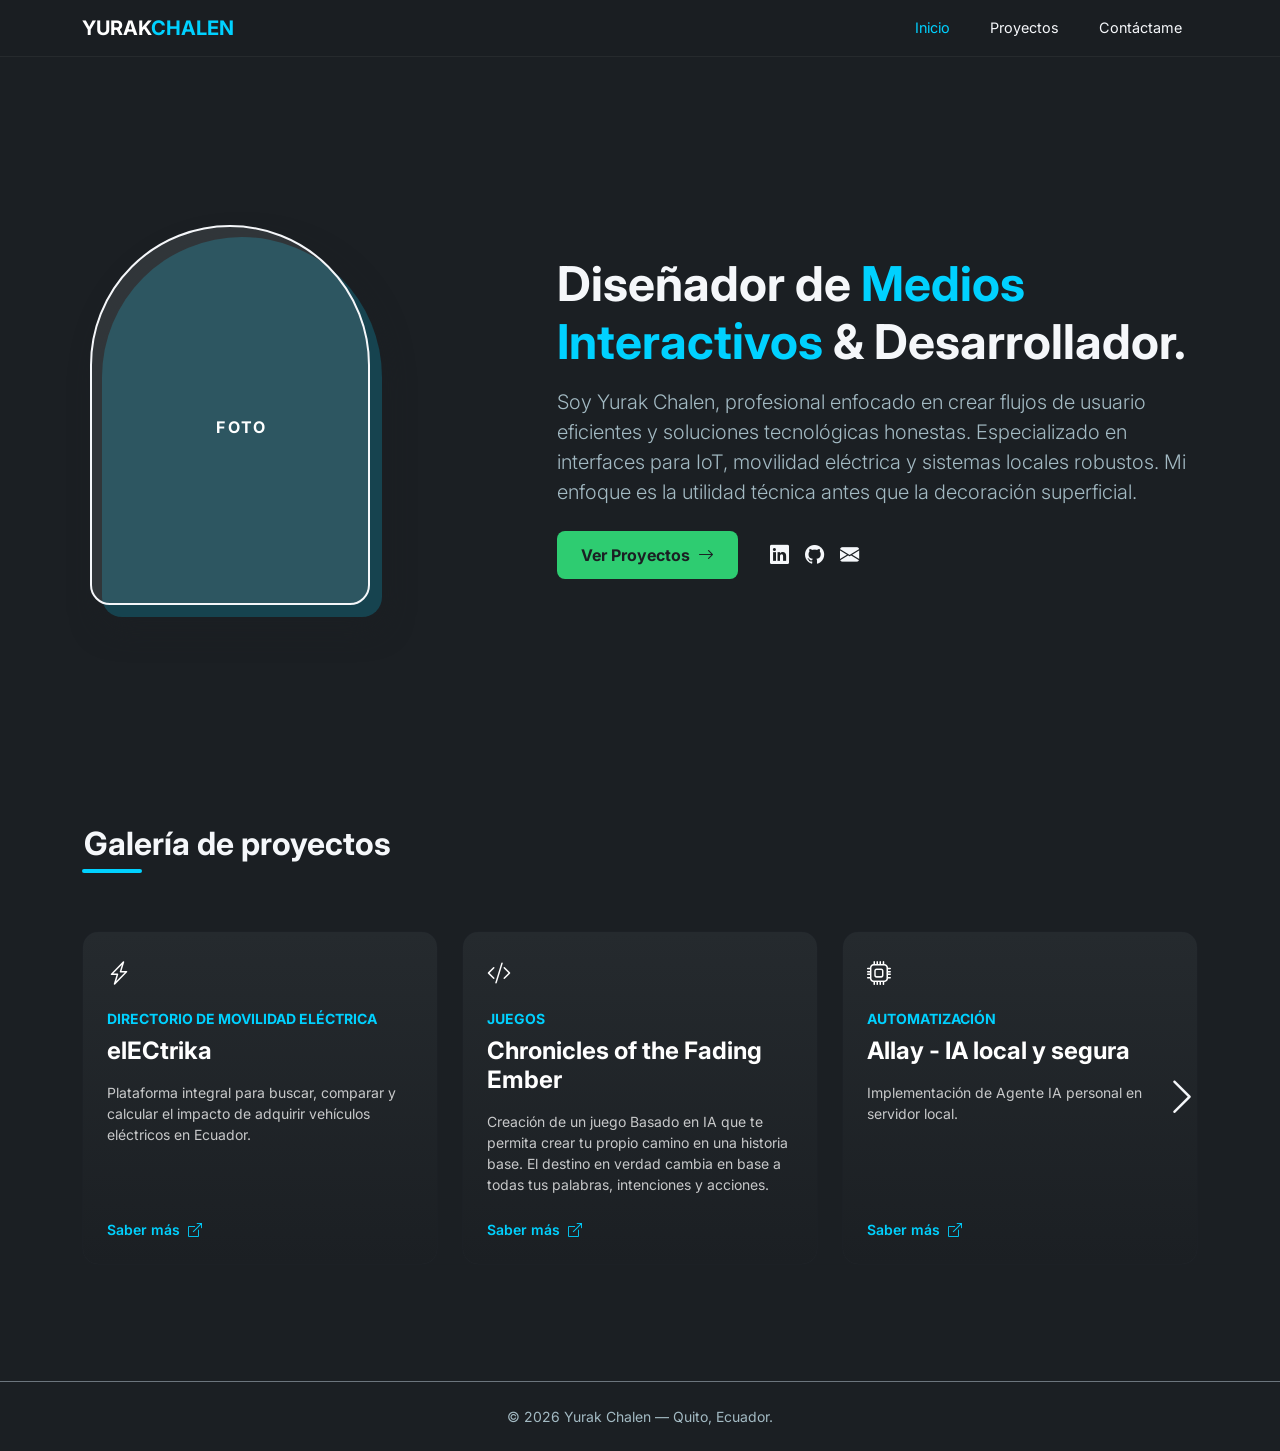
==== index.html @ e5bbc396 "Commit inicial" ====
<!DOCTYPE html>
<html lang="es">

<head>
    <meta charset="UTF-8">
    <meta name="viewport" content="width=device-width, initial-scale=1.0">
    <title>Yurak Chalen | Portafolio</title>

    <link href="https://cdn.jsdelivr.net/npm/bootstrap@5.3.0/dist/css/bootstrap.min.css" rel="stylesheet">
    <link href="https://fonts.googleapis.com/css2?family=Inter:wght@300;400;600;700&display=swap" rel="stylesheet">
    <link rel="stylesheet" href="https://cdn.jsdelivr.net/npm/bootstrap-icons@1.11.0/font/bootstrap-icons.css">

    <link rel="stylesheet" href="style.css">
</head>

<body>

    <nav class="navbar navbar-expand-lg navbar-dark sticky-top">
        <div class="container">
            <a class="navbar-brand fw-bold" href="index.html">YURAK<span class="text-accent-blue">CHALEN</span></a>

            <button class="navbar-toggler border-0" type="button" data-bs-toggle="collapse" data-bs-target="#navbarNav"
                aria-label="Menu">
                <span class="navbar-toggler-icon"></span>
            </button>

            <div class="collapse navbar-collapse" id="navbarNav">
                <ul class="navbar-nav ms-auto gap-2">
                    <li class="nav-item"><a class="nav-link px-3 active text-accent-blue" href="index.html">Inicio</a>
                    </li>
                    <li class="nav-item"><a class="nav-link px-3" href="proyectos.html">Proyectos</a></li>
                    <li class="nav-item"><a class="nav-link px-3" href="contacto.html">Contáctame</a></li>
                </ul>
            </div>
        </div>
    </nav>

    <section id="inicio" class="hero-section d-flex align-items-center">
        <div class="container">
            <div class="row align-items-center gy-5">

                <div class="col-12 col-md-5 d-flex justify-content-center justify-content-md-start order-2 order-md-1">
                    <div class="hero-image-container">
                        <div class="hero-image-placeholder">
                            <span class="text-white fw-bold tracking-widest">FOTO</span>
                        </div>
                    </div>
                </div>

                <div class="col-12 col-md-7 order-1 order-md-2 text-center text-md-start">
                    <h1 class="display-5 fw-bold mb-3">
                        Diseñador de <span class="text-accent-blue">Medios

                            <span class="interactivos-game" role="img" aria-label="Interactivos">
                                <span aria-hidden="true">
                                    <span class="player-I">I</span><span class="crowd">nteract</span><span
                                        class="player-i">ı<span class="the-ball"></span></span>vos
                                </span>
                            </span></span> & Desarrollador.
                    </h1>

                    <p class="lead text-muted-custom mb-4 lead-interactive">
                        Soy Yurak Chalen, profesional enfocado en crear flujos de usuario eficientes y soluciones
                        tecnológicas honestas. Especializado en interfaces para IoT, movilidad eléctrica y sistemas
                        locales robustos. Mi enfoque es la utilidad técnica antes que la decoración superficial.
                    </p>

                    <div
                        class="d-flex flex-wrap justify-content-center justify-content-md-start gap-3 align-items-center">
                        <a href="#proyectos" class="btn btn-accent-green">
                            Ver Proyectos <i class="bi bi-arrow-right ms-2"></i>
                        </a>
                        <div class="social-icons d-flex gap-3 ms-md-3">
                            <a href="https://www.linkedin.com/in/yurakc" target="_blank" aria-label="LinkedIn"><i
                                    class="bi bi-linkedin"></i></a>
                            <a href="https://github.com/YurakCh" target="_blank" aria-label="GitHub"><i
                                    class="bi bi-github"></i></a>
                            <a href="mailto:yurakchalenp@gmail.com" aria-label="Email"><i
                                    class="bi bi-envelope-fill"></i></a>
                        </div>
                    </div>
                </div>
            </div>
        </div>
    </section>

    <section id="proyectos" class="projects-section py-5">
        <div class="container">
            <h2 class="section-title mb-5">Galería de proyectos</h2>

            <div class="carousel-container">
                <button class="carousel-arrow next-arrow" id="btn-carousel-next" aria-label="Siguiente Proyecto">
                    <i class="bi bi-chevron-right"></i>
                </button>

                <div class="carousel-track" id="projectTrack">
                    <!-- Los proyectos se cargan dinámicamente desde proyectos.json mediante JS -->
                </div>
            </div>
        </div>
    </section>

    <footer class="py-4 text-center border-top border-secondary mt-5">
        <div class="container text-muted-custom small">
            © 2026 Yurak Chalen — Quito, Ecuador.
        </div>
    </footer>

    <script src="https://cdn.jsdelivr.net/npm/bootstrap@5.3.0/dist/js/bootstrap.bundle.min.js"></script>
    <script src="script.js"></script>
</body>

</html>
---- style.css ----
/* --- Variables Globales --- */
:root {
    /* Paleta Principal */
    --bg-dark: #1B1F23;
    --card-bg: #252a2e;
    --text-light: #F5F7FA;
    --text-muted: #A3BAC3;
    --white-pure: #ffffff;

    /* Acentos */
    --accent-blue: #00D1FF;
    --accent-green: #2ECC71;

    /* Terminal */
    --terminal-bg: #0c0c0c;
    --terminal-header: #1f1f1f;
    --terminal-border: #333333;

    /* Motion (Manual de Estilo V1.0) */
    --mechanical-curve: cubic-bezier(0.7, 0, 0.3, 1);
}

body {
    background-color: var(--bg-dark);
    color: var(--text-light);
    font-family: 'Inter', sans-serif;
    overflow-x: hidden;
    margin: 0;
}

/* --- Utilidades de Texto --- */
.text-accent-blue {
    color: var(--accent-blue);
}

.text-muted-custom {
    color: var(--text-muted);
}

.tracking-widest {
    letter-spacing: 0.15em;
}

/* Texto Interactivo (Glow) */
.lead-interactive {
    color: var(--text-muted);
    transition: color 0.3s var(--mechanical-curve), text-shadow 0.3s var(--mechanical-curve);
    cursor: default;
}

.lead-interactive:hover {
    color: var(--white-pure);
    text-shadow: 0 0 10px color-mix(in srgb, var(--white-pure), transparent 70%);
}

/* --- UI: Navbar --- */
.navbar {
    background-color: color-mix(in srgb, var(--bg-dark), transparent 5%);
    backdrop-filter: blur(10px);
    border-bottom: 1px solid color-mix(in srgb, var(--text-light), transparent 95%);
    z-index: 100 !important;
    /* Capa superior de navegación */
}

.nav-link {
    color: var(--text-light) !important;
    font-size: 0.9rem;
    transition: color 0.3s var(--mechanical-curve);
}

.nav-link:hover,
.nav-link.active {
    color: var(--accent-blue) !important;
}

/* --- UI: Botones --- */
.btn-accent-green {
    background-color: var(--accent-green) !important;
    color: var(--bg-dark) !important;
    border: none;
    border-radius: 8px;
    font-weight: 700;
    padding: 12px 24px;
    display: inline-flex;
    align-items: center;
    justify-content: center;
    text-decoration: none;
    transition: all 0.3s var(--mechanical-curve);
    position: relative;
    z-index: 1;
}

.btn-accent-green:hover {
    transform: translateY(-3px);
    color: var(--text-light) !important;
    box-shadow: 0 10px 40px -5px color-mix(in srgb, var(--accent-green), transparent 60%),
        0 0 15px color-mix(in srgb, var(--accent-green), transparent 85%);
}

.btn-accent-green:active {
    transform: translateY(-1px);
    box-shadow: 0 0 15px color-mix(in srgb, var(--accent-green), transparent 40%);
}

/* Launcher Compacto (Píldora) */
.terminal-trigger.compact {
    background: color-mix(in srgb, var(--bg-dark), transparent 40%);
    border: 1px solid color-mix(in srgb, var(--white-pure), transparent 85%);
    border-radius: 50px;
    padding: 8px 16px;
    display: inline-flex;
    align-items: center;
    cursor: pointer;
    transition: all 0.3s var(--mechanical-curve);
    backdrop-filter: blur(5px);
}

.terminal-trigger.compact:hover {
    background: color-mix(in srgb, var(--white-pure), transparent 90%);
    border-color: var(--accent-green);
    transform: translateY(-2px);
    box-shadow: 0 5px 15px color-mix(in srgb, var(--bg-dark), transparent 20%);
}

.trigger-icon-box.small-box {
    display: flex;
    align-items: center;
    justify-content: center;
    line-height: 0;
}

/* Iconos Sociales */
.social-icons a {
    color: var(--text-light);
    font-size: 1.2rem;
    transition: all 0.3s var(--mechanical-curve);
    display: inline-block;
}

.social-icons a:hover {
    color: var(--accent-blue);
    filter: drop-shadow(0 0 8px color-mix(in srgb, var(--accent-blue), transparent 40%));
    transform: translateY(-2px);
}

/* --- Sección Hero (Index) --- */
.hero-section {
    min-height: 80vh;
    padding: 80px 0;
}

.hero-section h1 {
    transition: all 0.3s ease-out;
    cursor: default;
    display: inline-block;
}

.hero-section h1:hover {
    transform: translateY(-3px);
    color: var(--white-pure);
    text-shadow: 0 0 10px color-mix(in srgb, var(--accent-blue), transparent 30%),
        0 0 20px color-mix(in srgb, var(--accent-blue), transparent 60%);
}

.hero-image-container {
    position: relative;
    width: 280px;
    height: 380px;
    margin-top: 20px;
    margin-left: 20px;
    transition: transform 0.4s var(--mechanical-curve),
        filter 0.4s var(--mechanical-curve);
    cursor: pointer;
}

/* Borde Cristal (Capa Superior) */
.hero-image-container::before {
    content: '';
    position: absolute;
    top: -12px;
    left: -12px;
    width: 100%;
    height: 100%;
    border: 2px solid var(--text-light);
    border-radius: 140px 140px 20px 20px;
    background-color: color-mix(in srgb, var(--text-light), transparent 90%);
    z-index: 2;
    pointer-events: none;
}

/* Placeholder (Capa Inferior) */
.hero-image-placeholder {
    width: 100%;
    height: 100%;
    background-color: color-mix(in srgb, var(--accent-blue), var(--bg-dark) 80%);
    border-radius: 140px 140px 20px 20px;
    position: relative;
    z-index: 1;
    box-shadow: 0 10px 30px color-mix(in srgb, var(--bg-dark), transparent 20%);
    display: flex;
    align-items: center;
    justify-content: center;
}

.hero-image-container:hover {
    transform: translateY(-8px) scale(1.01);
    filter: drop-shadow(0 0 25px color-mix(in srgb, var(--accent-blue), transparent 55%));
}

/* --- Animaciones Juego --- */
.interactivos-game {
    position: relative;
    display: inline-flex;
    align-items: baseline;
    cursor: pointer;
}

.player-i,
.player-I,
.crowd {
    position: relative;
    display: inline-block;
}

.crowd {
    transform-origin: bottom;
    transition: transform 0.2s var(--mechanical-curve);
}

.the-ball {
    position: absolute;
    width: 0.15em;
    height: 0.15em;
    background-color: var(--accent-blue);
    border-radius: 50%;
    top: 0.185em;
    left: 0.06em;
    opacity: 1;
    z-index: 10;
    transition: box-shadow 0.3s var(--mechanical-curve);
}

.the-ball.is-playing {
    animation: ball-ping-pong 1.5s ease-in-out forwards;
    animation-iteration-count: 2;
    box-shadow: 0 0 8px var(--accent-blue);
}

.crowd.is-playing {
    animation: duck-dodge 1.5s infinite ease-in-out;
}

.player-I.is-playing {
    animation: header-I 1.5s infinite;
}

.player-i.is-playing {
    animation: header-i 1.5s infinite;
}

@keyframes ball-ping-pong {
    0% {
        transform: translate(0, 0);
        animation-timing-function: ease-out;
    }

    25% {
        transform: translate(-2.6em, -1.5em);
        animation-timing-function: ease-in;
    }

    50% {
        transform: translate(-3.73em, -0.1em);
        animation-timing-function: ease-out;
    }

    75% {
        transform: translate(-2.6em, -1.8em);
        animation-timing-function: ease-in;
    }

    100% {
        transform: translate(0, 0);
    }
}

@keyframes duck-dodge {

    0%,
    45%,
    55%,
    100% {
        transform: translateY(0) scaleY(1);
    }

    20%,
    30%,
    70%,
    80% {
        transform: translateY(3px) scaleY(0.85);
    }
}

@keyframes header-I {

    0%,
    48%,
    52%,
    100% {
        transform: scaleY(1);
    }

    50% {
        transform: scaleY(0.8) translateY(4px);
    }
}

@keyframes header-i {

    0%,
    98%,
    2% {
        transform: scaleY(0.8) translateY(4px);
    }

    5%,
    95% {
        transform: scaleY(1);
    }
}

/* --- Proyectos & Carrusel --- */
.section-title {
    font-weight: 700;
    position: relative;
    display: inline-block;
    margin-right: 5px;
    padding: 0 2px;
}

.section-title::after,
.section-title::before {
    content: '';
    position: absolute;
    background-color: var(--accent-blue);
    border-radius: 2px;
    z-index: 2;
}

.section-title::after {
    bottom: -10px;
    left: 0;
    width: 60px;
    height: 4px;
}

.section-title::before {
    width: 4px;
    height: 40px;
    opacity: 0;
}

.section-title:hover::after {
    animation: trace-horizontal-snap 0.5s var(--mechanical-curve) forwards;
}

.section-title:hover::before {
    animation: trace-vertical-snap 0.5s var(--mechanical-curve) forwards;
}

.project-card {
    background-color: var(--card-bg);
    border-radius: 16px;
    height: 100%;
    border: 1px solid color-mix(in srgb, var(--bg-dark), transparent 20%);
    transition: all 0.3s var(--mechanical-curve);
    cursor: pointer;
    display: flex;
    flex-direction: column;
    text-decoration: none;
    color: var(--text-light);
    position: relative;
    overflow: hidden;
}

.project-card-bg {
    position: absolute;
    inset: 0;
    background-size: cover;
    background-position: center;
    opacity: 0.25;
    transition: all 0.5s var(--mechanical-curve);
    z-index: 0;
}

.project-card-overlay {
    position: absolute;
    inset: 0;
    background: linear-gradient(180deg, transparent 0%, var(--bg-dark) 100%);
    z-index: 1;
}

.project-card-content {
    position: relative;
    z-index: 2;
    display: flex;
    flex-direction: column;
    height: 100%;
}

.project-card:hover {
    transform: translateY(-8px);
    border-color: var(--accent-blue);
    box-shadow: 0 0 25px color-mix(in srgb, var(--accent-blue), transparent 70%);
    background: linear-gradient(145deg, color-mix(in srgb, var(--card-bg), var(--white-pure) 5%), var(--bg-dark));
}

.project-card:hover .project-card-bg {
    opacity: 0.1;
    transform: scale(1.05);
}

.icon-box {
    color: var(--accent-blue);
    font-size: 1.5rem;
    transition: transform 0.3s var(--mechanical-curve);
}

.project-card:hover .icon-box {
    filter: drop-shadow(0 0 8px color-mix(in srgb, var(--accent-blue), transparent 40%));
    transform: scale(1.1);
}

.carousel-container {
    position: relative;
    width: 100%;
    overflow: hidden;
    padding: 20px 0;
}

.carousel-track {
    display: flex;
    gap: 24px;
    transition: transform 0.6s var(--mechanical-curve);
}

.project-item {
    flex: 0 0 calc(33.333% - 16px);
    min-width: 300px;
}

.carousel-arrow {
    position: absolute;
    right: -10px;
    top: 50%;
    transform: translateY(-50%);
    z-index: 100;
    background: none;
    border: none;
    color: var(--text-light);
    font-size: 2.5rem;
    transition: all 0.3s var(--mechanical-curve);
    cursor: pointer;
}

.carousel-arrow:hover {
    color: var(--accent-green);
    filter: drop-shadow(0 0 15px var(--accent-blue));
    transform: translateY(-50%) scale(1.2);
}

@keyframes trace-horizontal-snap {
    0% {
        left: 0;
        bottom: -10px;
        opacity: 1;
    }

    25% {
        left: calc(100% - 60px);
        bottom: -10px;
        opacity: 1;
    }

    26%,
    49% {
        opacity: 0;
    }

    50% {
        left: calc(100% - 60px);
        bottom: 110%;
        opacity: 1;
    }

    75% {
        left: 0;
        bottom: 110%;
        opacity: 1;
    }

    97% {
        opacity: 0;
        left: 0;
        bottom: -10px;
    }

    100% {
        opacity: 1;
        left: 0;
        bottom: -10px;
    }
}

@keyframes trace-vertical-snap {

    0%,
    24% {
        opacity: 0;
    }

    25% {
        left: calc(100% - 4px);
        bottom: -10px;
        height: 40px;
        opacity: 1;
    }

    50% {
        left: calc(100% - 4px);
        bottom: calc(110% - 40px);
        opacity: 1;
    }

    51%,
    74% {
        opacity: 0;
    }

    75% {
        left: 0;
        bottom: calc(110% - 40px);
        height: 40px;
        opacity: 1;
    }

    98% {
        left: 0;
        bottom: -10px;
        opacity: 1;
    }

    100% {
        left: 0;
        bottom: -10px;
        opacity: 0;
    }
}

/* --- Contacto: Layout & Cards --- */
.info-card {
    background: var(--card-bg);
    padding: 1rem;
    border-radius: 12px;
    display: flex;
    align-items: center;
    gap: 1rem;
    border: 1px solid color-mix(in srgb, var(--card-bg), var(--white-pure) 10%);
    transition: all 0.3s var(--mechanical-curve);
    text-decoration: none;
    color: var(--text-light);
}

.info-card:hover {
    border-color: var(--accent-blue);
    background: color-mix(in srgb, var(--card-bg), var(--white-pure) 5%);
    transform: translateX(5px);
}

.info-card i {
    color: var(--accent-blue);
    font-size: 1.5rem;
}

.info-card p {
    margin: 0;
    font-size: 0.85rem;
    color: var(--text-muted);
}

/* Layout Stack (CV Switcher) */
.view-stack {
    display: grid;
    grid-template-areas: "stack";
    align-items: center;
    min-height: 550px;
}

.view-stack>* {
    grid-area: stack;
    transition: all 0.6s var(--mechanical-curve);
}

.view-intro {
    opacity: 1;
    transform: translateY(0);
    pointer-events: auto;
    z-index: 10;
}

.view-intro.hidden {
    opacity: 0;
    transform: translateY(-50px);
    pointer-events: none;
}

.view-pdf {
    opacity: 0;
    transform: translateY(50px);
    pointer-events: none;
    z-index: 20;
}

.view-pdf.active {
    opacity: 1;
    transform: translateY(0);
    pointer-events: auto;
}

/* Modo Expandido (Derecha) */
.cv-expanded-mode {
    height: 650px !important;
    border: 1px solid var(--accent-blue);
    box-shadow: 0 0 30px color-mix(in srgb, var(--bg-dark), transparent 50%);
}

#expanded-cv-container [data-action="toggle-cv"] {
    display: none !important;
}

/* Z-Index & Interaction Utilities */
.z-top {
    z-index: 100 !important;
    pointer-events: auto !important;
}

.z-low {
    z-index: 0 !important;
    pointer-events: none !important;
}

/* --- Terminal / PowerShell --- */
.terminal-win-container {
    background: var(--terminal-bg);
    border: 1px solid var(--terminal-border);
    border-radius: 8px;
    box-shadow: 0 30px 60px color-mix(in srgb, var(--bg-dark), transparent 30%);
    height: 500px;
    width: 100%;
    display: flex;
    flex-direction: column;
    position: relative;
    overflow: visible;
}

.terminal-win-container.maximized {
    position: fixed;
    top: 0;
    left: 0;
    width: 100vw;
    height: 100vh;
    z-index: 9999;
    /* Manual de estilo: Ventana maximizada */
    border-radius: 0;
}

.terminal-win-container.hidden {
    display: none;
}

/* Header Terminal */
.terminal-win-header {
    background: var(--terminal-header);
    height: 40px;
    display: flex;
    align-items: flex-end;
    padding: 0;
    border-bottom: 1px solid var(--terminal-bg);
    user-select: none;
    border-radius: 8px 8px 0 0;
}

/* Pestañas */
.win-tabs-scroll-area {
    flex: 0 1 auto;
    display: flex;
    align-items: flex-end;
    overflow-x: auto;
    overflow-y: hidden;
    padding-left: 8px;
    height: 100%;
    scrollbar-width: none;
    margin-right: 4px;
}

.win-tabs-scroll-area::-webkit-scrollbar {
    display: none;
}

#actionsContainer {
    flex-shrink: 0;
}

.win-tab {
    flex: 0 1 220px;
    min-width: 60px;
    height: 32px;
    background: var(--terminal-header);
    border: 1px solid var(--terminal-border);
    border-bottom: none;
    border-radius: 6px 6px 0 0;
    display: flex;
    align-items: center;
    padding: 0 10px;
    cursor: pointer;
    transition: background 0.2s;
    margin-right: -1px;
    position: relative;
}

.win-tab span {
    flex: 1;
    overflow: hidden;
    text-overflow: ellipsis;
    white-space: nowrap;
    font-size: 0.75rem;
    margin: 0 5px;
}

.win-tab:hover {
    background: color-mix(in srgb, var(--terminal-header), var(--white-pure) 5%);
}

.win-tab.active {
    background: var(--terminal-bg);
    color: var(--white-pure);
    z-index: 10;
    border-color: var(--terminal-border);
    border-bottom: 1px solid var(--terminal-bg);
    margin-bottom: -1px;
}

.win-tab.active::before,
.win-tab.active::after {
    content: "";
    position: absolute;
    bottom: 0;
    width: 10px;
    height: 10px;
    background: transparent;
    pointer-events: none;
    border: 1px solid transparent;
}

.win-tab.active::before {
    left: -10px;
    border-bottom-right-radius: 8px;
    box-shadow: 4px 0 0 0 var(--terminal-bg);
}

.win-tab.active::after {
    right: -10px;
    border-bottom-left-radius: 8px;
    box-shadow: -4px 0 0 0 var(--terminal-bg);
}

/* Controles Ventana */
.win-controls,
.win-tab-actions-fixed {
    display: flex;
    align-items: center;
    height: 100%;
}

.control-btn {
    width: 45px;
    height: 100%;
    display: flex;
    align-items: center;
    justify-content: center;
    color: var(--text-muted);
    cursor: pointer;
    transition: background 0.2s;
}

.control-btn:hover {
    background: color-mix(in srgb, var(--white-pure), transparent 90%);
    color: var(--white-pure);
}

.btn-close-win:hover {
    background: #e81123 !important;
    color: var(--white-pure);
}

.win-action-btn {
    color: var(--text-muted);
    padding: 0 8px;
    cursor: pointer;
}

.win-action-btn:hover {
    color: var(--white-pure);
}

/* Cuerpo Terminal */
.terminal-win-body {
    flex: 1;
    display: flex;
    flex-direction: column;
    overflow: hidden;
    padding: 0;
}

#terminalForm {
    display: flex;
    flex-direction: column;
    height: 100%;
}

.form-scroll-area {
    flex: 1;
    overflow-y: auto;
    padding: 20px 20px 0 20px;
    scrollbar-width: thin;
    scrollbar-color: var(--accent-green) transparent;
}

.form-scroll-area> :last-child {
    margin-bottom: 0px !important;
}

/* Zona Botones Fija */
.form-actions {
    flex-shrink: 0;
    padding: 20px;
    background: var(--terminal-bg);
    border-top: 1px solid color-mix(in srgb, var(--white-pure), transparent 90%);
    z-index: 10;
}

.form-scroll-area::-webkit-scrollbar {
    width: 8px;
}

.form-scroll-area::-webkit-scrollbar-thumb {
    background-color: var(--accent-green);
    border-radius: 4px;
}

.form-scroll-area::-webkit-scrollbar-track {
    background: transparent;
}

/* Inputs PowerShell */
.ps-header {
    font-size: 0.85rem;
    color: var(--text-muted);
    line-height: 1.4;
}

.ps-cmd {
    color: var(--accent-blue);
}

.ps-label {
    display: block;
    margin-bottom: 5px;
    color: var(--white-pure);
}

.ps-input {
    width: 100%;
    background: transparent;
    border: none;
    border-bottom: 1px solid var(--terminal-border);
    color: var(--accent-green);
    font-family: 'Fira Code', monospace;
    padding: 5px 0;
    outline: none;
    caret-color: var(--accent-green);
    transition: all 0.2s var(--mechanical-curve);
}

.ps-input:focus {
    border-bottom-color: var(--accent-blue);
    /* Manual V1.0 - A11y Outline replacement */
    box-shadow: 0 1px 0 var(--accent-blue);
}

.ps-input::placeholder {
    color: color-mix(in srgb, var(--white-pure), transparent 75%);
    font-style: italic;
}

#userMsg {
    resize: none;
    overflow-y: hidden;
    min-height: 80px;
    display: block;
}

.ps-error-msg {
    color: #ff5555;
    font-family: 'Fira Code', monospace;
    font-size: 0.85rem;
    margin-top: 4px;
    display: block;
    animation: fadeIn 0.3s var(--mechanical-curve);
}

/* Dropdown Menu (Nativo) */
.terminal-dropdown {
    position: absolute;
    top: calc(100% + 6px);
    right: 0;
    width: 300px;
    background-color: var(--terminal-header);
    border: 1px solid var(--terminal-border);
    border-radius: 8px;
    padding: 6px;
    box-shadow: 0 10px 30px color-mix(in srgb, var(--bg-dark), transparent 50%);
    z-index: 2000;
    font-family: 'Inter', sans-serif;
    animation: dropdown-fade 0.15s ease-out;
    transform-origin: top right;
    display: flex;
    flex-direction: column;
    gap: 2px;
}

.terminal-dropdown-item {
    display: flex;
    align-items: center;
    padding: 8px 12px;
    border-radius: 4px;
    cursor: pointer;
    color: var(--text-light);
    font-size: 13px;
    text-decoration: none;
    transition: background 0.1s;
    user-select: none;
}

.terminal-dropdown-item:hover {
    background-color: color-mix(in srgb, var(--white-pure), transparent 92%);
}

.dropdown-icon {
    width: 20px;
    margin-right: 12px;
    font-size: 16px;
    display: flex;
    justify-content: center;
}

.dropdown-text {
    flex-grow: 1;
    font-weight: 400;
}

.terminal-dropdown-divider {
    height: 1px;
    background-color: var(--terminal-border);
    margin: 4px 0;
}

.dropdown-header {
    font-size: 0.7rem;
    font-weight: 700;
    letter-spacing: 0.1em;
    border-bottom: 1px solid var(--terminal-border);
    padding-bottom: 4px;
    color: var(--text-muted);
}

/* --- Helpers & Media Queries --- */
.d-none {
    display: none !important;
}

.fade-transition {
    transition: opacity 0.4s ease-in-out;
    opacity: 0;
}

.fade-transition.show {
    opacity: 1;
}

@keyframes fadeIn {
    from {
        opacity: 0;
        transform: translateY(-5px);
    }

    to {
        opacity: 1;
        transform: translateY(0);
    }
}

@keyframes dropdown-fade {
    from {
        opacity: 0;
        transform: translateY(-5px);
    }

    to {
        opacity: 1;
        transform: translateY(0);
    }
}

@media (max-width: 768px) {
    .project-item {
        flex: 0 0 100%;
    }

    .carousel-arrow {
        right: 10px;
    }

    .hero-section {
        text-align: center;
        padding-top: 40px;
    }

    .hero-image-container {
        width: 220px;
        height: 320px;
        margin: 0 auto 30px auto;
    }

    .display-5 {
        font-size: 2rem;
    }
}

/* --- Archivo de Proyectos (Dossier Look) --- */
.project-archive-grid {
    display: flex;
    flex-direction: column;
    gap: 2rem;
}

.project-dossier {
    background: color-mix(in srgb, var(--card-bg), transparent 40%);
    border: 1px solid color-mix(in srgb, var(--text-muted), transparent 80%);
    border-radius: 4px;
    position: relative;
    overflow: hidden;
    transition: all 0.5s var(--mechanical-curve);
}

.project-dossier:hover {
    border-color: var(--accent-blue);
    background: color-mix(in srgb, var(--bg-dark), var(--white-pure) 2%);
    transform: translateX(10px);
}

/* Header del expediente */
.dossier-header {
    background: color-mix(in srgb, var(--terminal-header), transparent 30%);
    padding: 6px 15px;
    display: flex;
    justify-content: space-between;
    font-family: 'Fira Code', monospace;
    font-size: 0.7rem;
    border-bottom: 1px solid color-mix(in srgb, var(--text-muted), transparent 90%);
    letter-spacing: 1px;
}

.dossier-id {
    color: var(--text-muted);
}

.dossier-status {
    color: var(--accent-green);
    font-weight: bold;
}

/* Cuerpo del expediente */
.dossier-body {
    padding: 1.5rem;
}

.dossier-preview {
    position: relative;
    aspect-ratio: 16/9;
    background: var(--terminal-bg);
    overflow: hidden;
    border: 1px solid var(--terminal-border);
}

.dossier-preview img {
    width: 100%;
    height: 100%;
    object-fit: cover;
    opacity: 0.7;
    filter: grayscale(0.5);
    transition: all 0.5s var(--mechanical-curve);
}

.project-dossier:hover .dossier-preview img {
    opacity: 1;
    filter: grayscale(0);
    transform: scale(1.05);
}

/* Efecto Scan-line */
.scan-line {
    position: absolute;
    top: 0;
    left: 0;
    width: 100%;
    height: 2px;
    background: var(--accent-blue);
    box-shadow: 0 0 10px var(--accent-blue);
    opacity: 0;
    z-index: 5;
}

.project-dossier:hover .scan-line {
    animation: scan-move 2s linear infinite;
    opacity: 0.5;
}

@keyframes scan-move {
    0% {
        top: 0;
    }

    100% {
        top: 100%;
    }
}

/* Tech Stack Tags */
.tech-stack span {
    font-size: 0.65rem;
    background: color-mix(in srgb, var(--accent-blue), transparent 90%);
    color: var(--accent-blue);
    padding: 2px 8px;
    border-radius: 2px;
    margin-right: 5px;
    border: 1px solid color-mix(in srgb, var(--accent-blue), transparent 70%);
}

/* Botón Interno */
.btn-dossier-link {
    display: inline-flex;
    align-items: center;
    gap: 10px;
    color: var(--text-light);
    text-decoration: none;
    font-family: 'Fira Code', monospace;
    font-size: 0.8rem;
    padding: 10px 20px;
    border: 1px solid var(--terminal-border);
    transition: all 0.3s var(--mechanical-curve);
}

.btn-dossier-link:hover {
    background: var(--accent-blue);
    color: var(--bg-dark);
    border-color: var(--accent-blue);
}

/* Badge de Proyecto Destacado */
.badge-featured {
    display: inline-flex;
    align-items: center;
    padding: 6px 16px;
    background: color-mix(in srgb, var(--accent-blue), transparent 85%);
    color: var(--accent-blue);
    border: 1px solid color-mix(in srgb, var(--accent-blue), transparent 60%);
    border-radius: 50px;
    font-size: 0.75rem;
    font-weight: 700;
    letter-spacing: 0.05em;
}

/* Contenedor de Media con efecto Glass */
.project-media-container {
    position: relative;
    border: 1px solid color-mix(in srgb, var(--white-pure), transparent 90%);
    border-radius: 12px;
    overflow: hidden;
}

.media-overlay {
    position: absolute;
    inset: 0;
    background: linear-gradient(0deg, color-mix(in srgb, var(--bg-dark), transparent 60%) 0%, transparent 100%);
    pointer-events: none;
    z-index: 10;
}

/* --- Carrusel de Galería (Proyecto Detalle) --- */
.project-media-container .carousel-indicators [data-bs-target] {
    background-color: var(--accent-blue);
    border-top: none;
    border-bottom: none;
    height: 4px;
    border-radius: 2px;
}

.project-media-container .carousel-control-prev-icon,
.project-media-container .carousel-control-next-icon {
    filter: drop-shadow(0 0 5px var(--bg-dark));
}

.project-media-container .carousel-inner img {
    aspect-ratio: 16/9;
    object-fit: cover;
}

/* Sidebar Meta Card (Industrial Tech Style)  */
.sidebar-project {
    z-index: 10;
    /* Se desliza por debajo del navbar (z-index 100) */
}

.project-meta-card {
    background-color: var(--card-bg);
    border: 1px solid color-mix(in srgb, var(--white-pure), transparent 92%);
    border-radius: 16px;
    backdrop-filter: blur(10px);
}

.tag-fira {
    font-family: 'Fira Code', monospace;
    font-size: 0.75rem;
    color: var(--text-muted);
    background: color-mix(in srgb, var(--white-pure), transparent 95%);
    padding: 4px 10px;
    border: 1px solid color-mix(in srgb, var(--white-pure), transparent 90%);
    border-radius: 4px;
}

.status-indicator-text {
    font-weight: 600;
    font-size: 0.9rem;
    display: flex;
    align-items: center;
}

.hover-white:hover {
    color: var(--white-pure) !important;
}
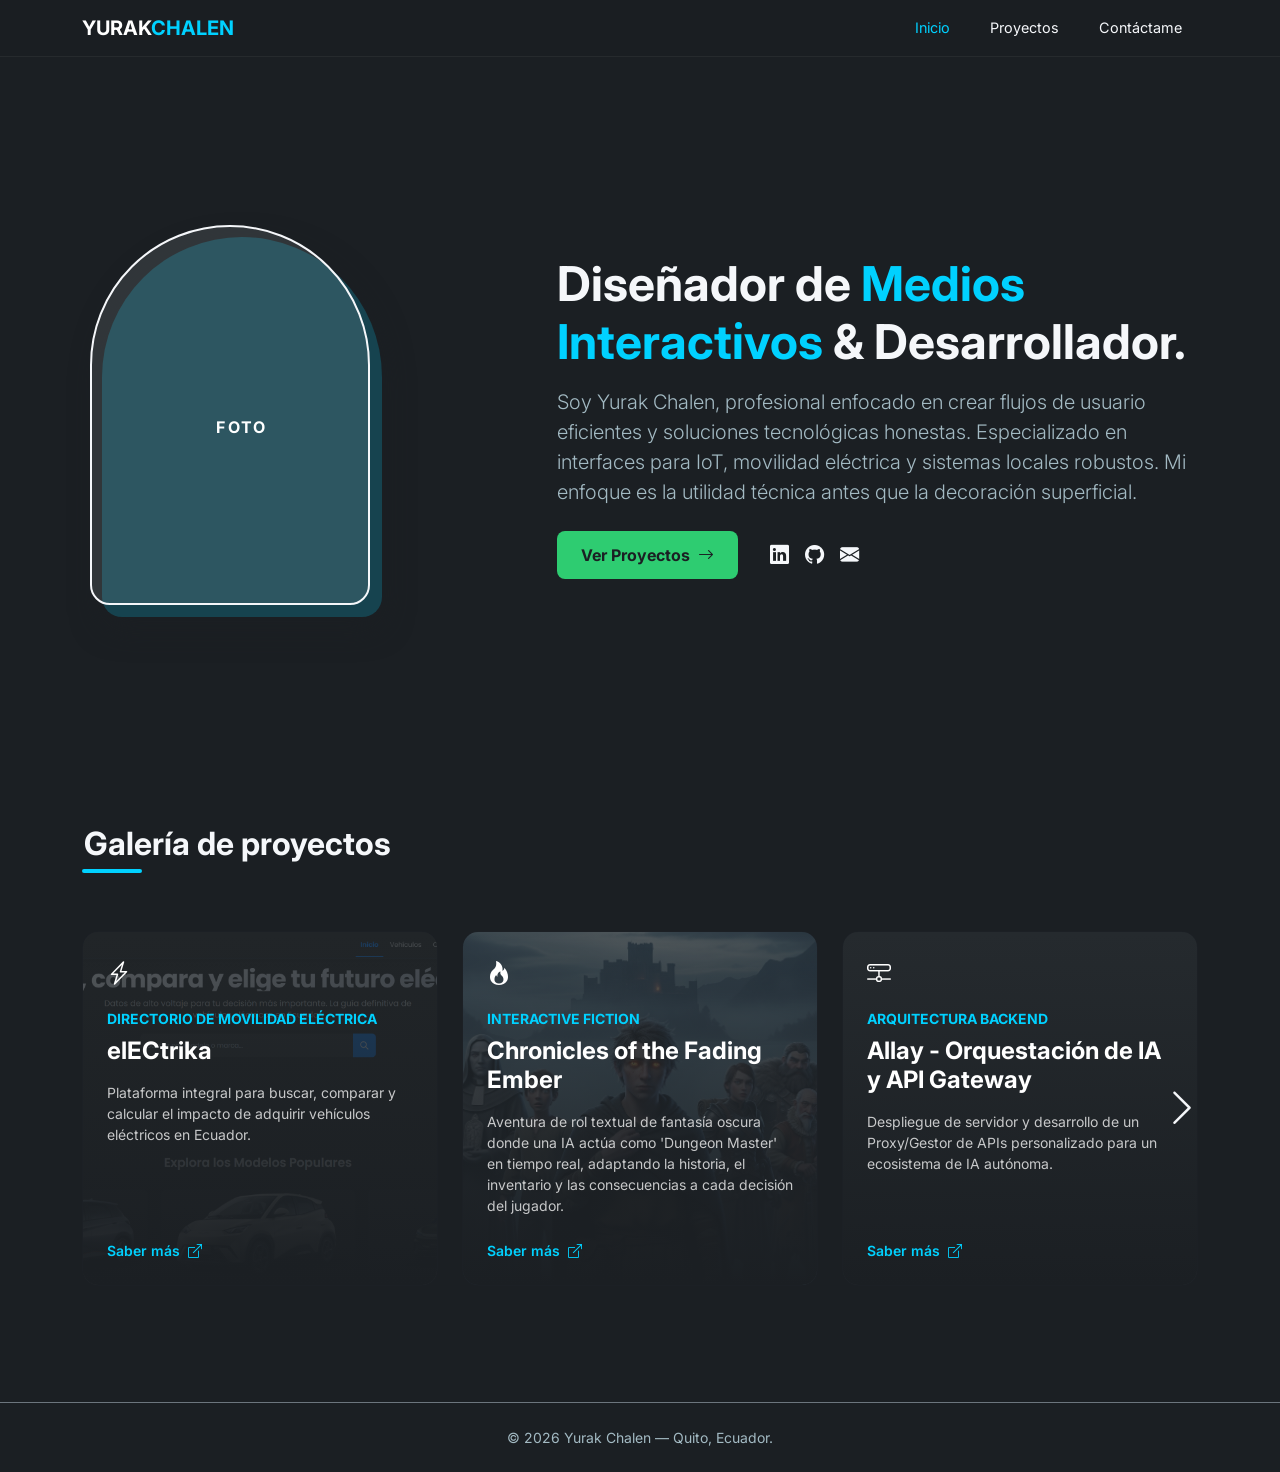
==== commit 26237757: "Fix file caching issues: added cache buster parameters" ====
--- a/index.html
+++ b/index.html
@@ -67,7 +67,7 @@
 
                     <div
                         class="d-flex flex-wrap justify-content-center justify-content-md-start gap-3 align-items-center">
-                        <a href="#proyectos" class="btn btn-accent-green">
+                        <a href="proyectos.html" class="btn btn-accent-green">
                             Ver Proyectos <i class="bi bi-arrow-right ms-2"></i>
                         </a>
                         <div class="social-icons d-flex gap-3 ms-md-3">
@@ -107,7 +107,7 @@
     </footer>
 
     <script src="https://cdn.jsdelivr.net/npm/bootstrap@5.3.0/dist/js/bootstrap.bundle.min.js"></script>
-    <script src="script.js"></script>
+    <script src="script.js?v=2.0"></script>
 </body>
 
 </html>
